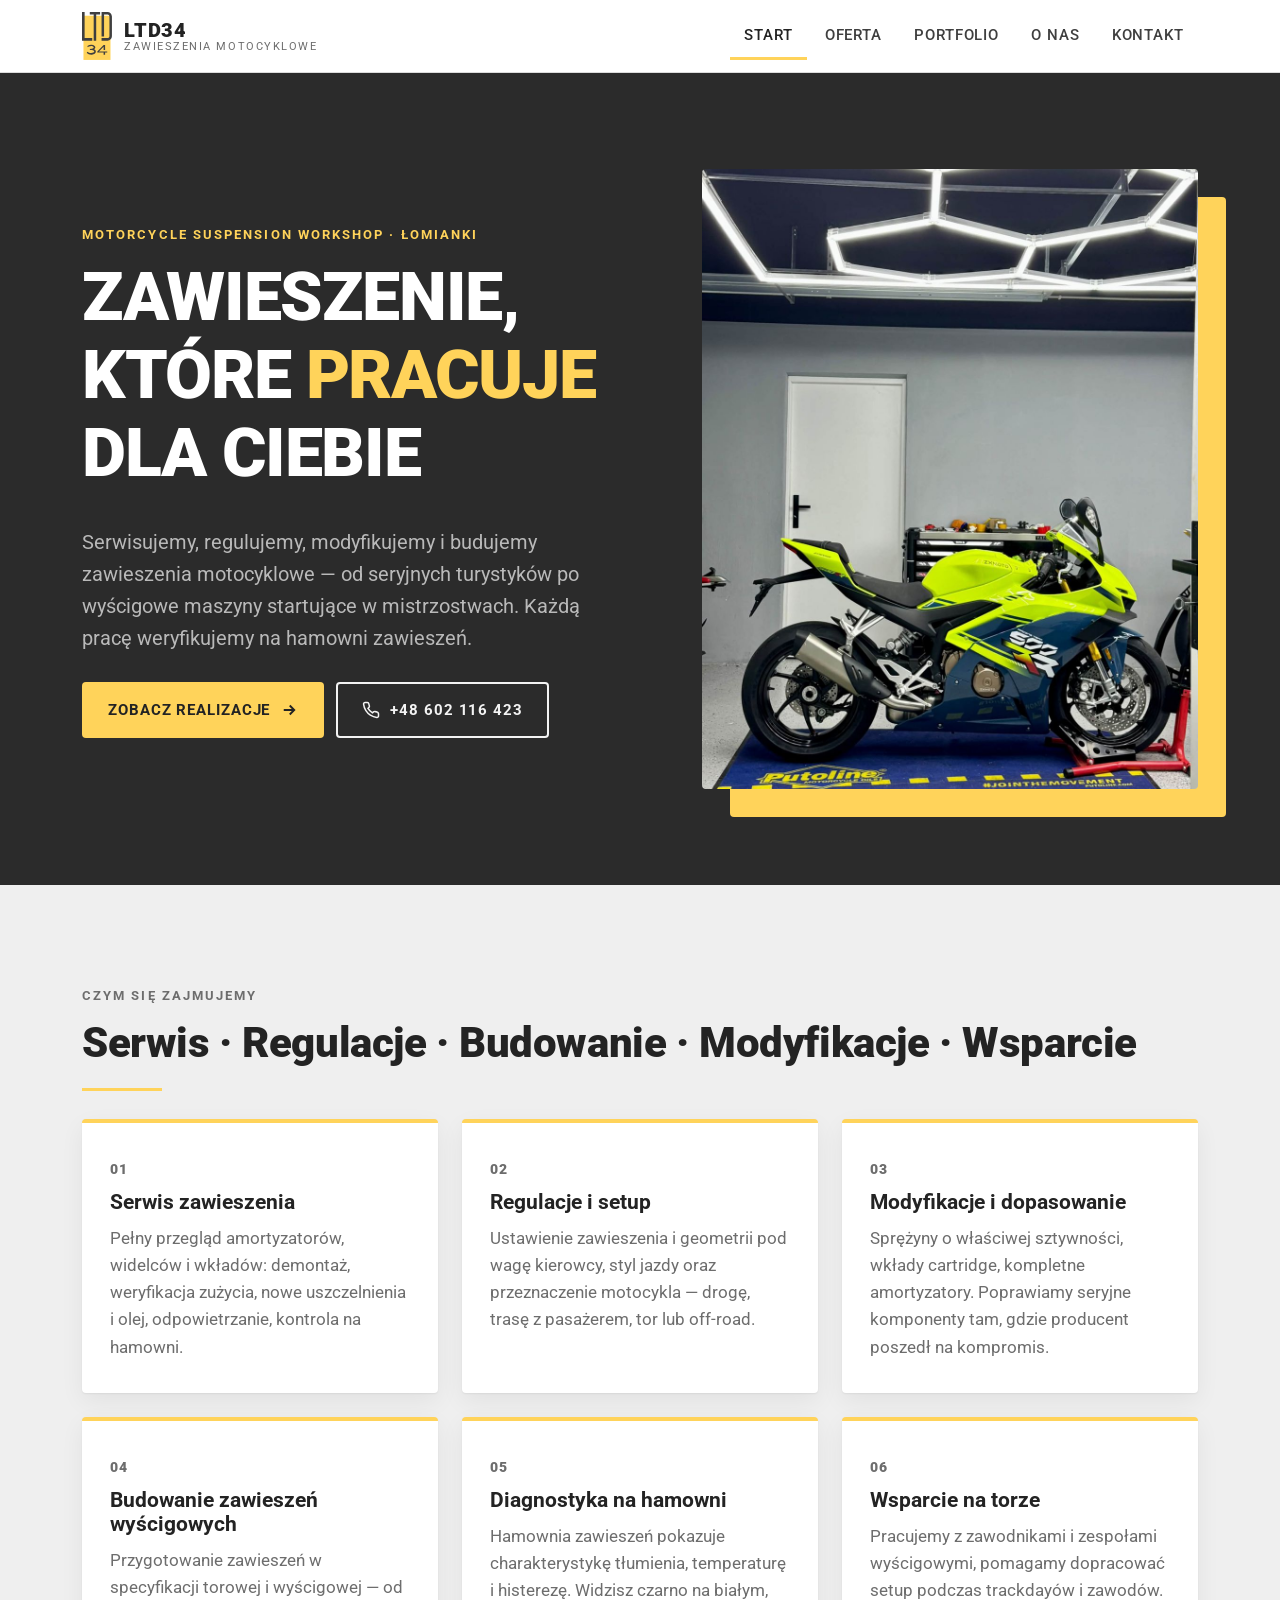
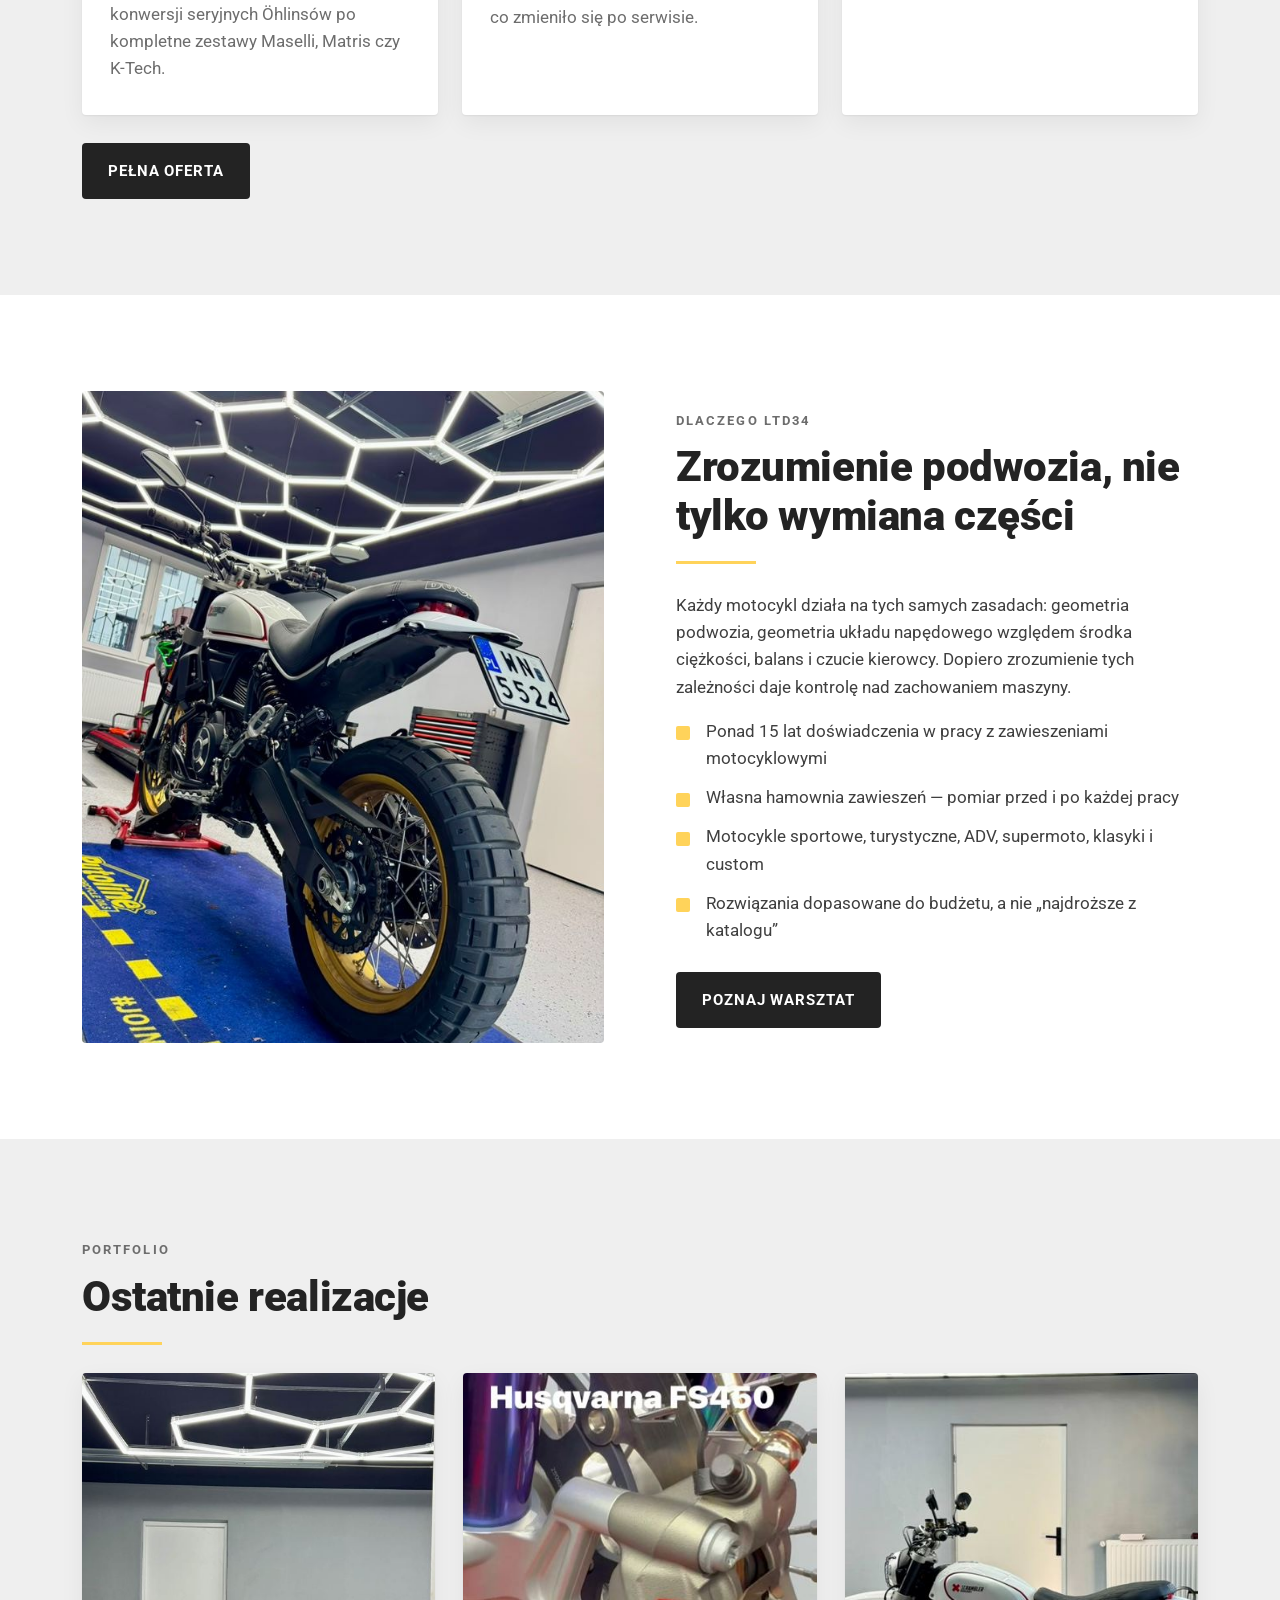
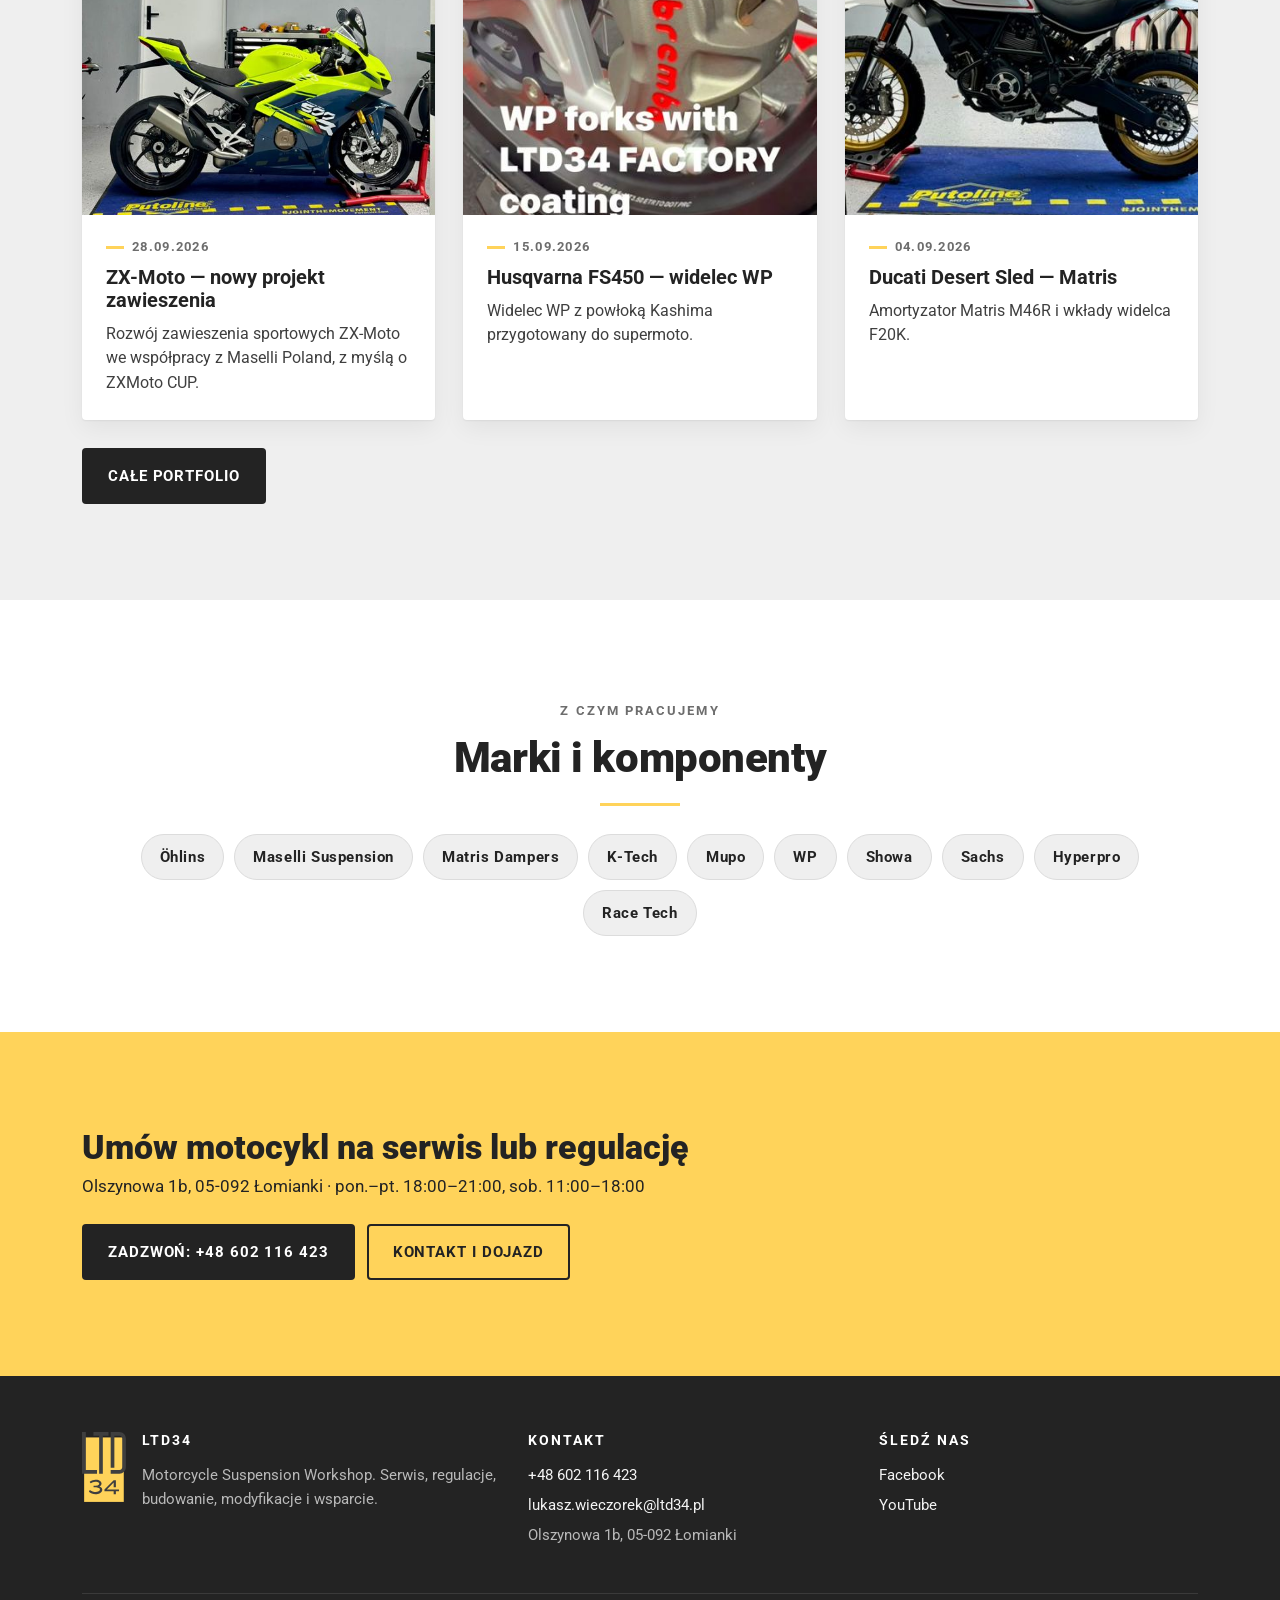
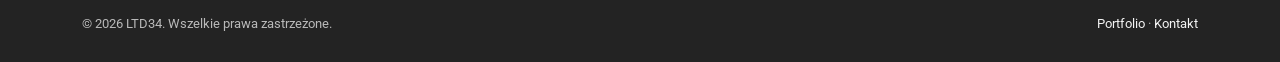
==== index.html @ 73c01909 "Add LTD34 business card website Static multi-page site (Polish) for ltd34.pl: home, services, portfo" ====
<!doctype html>
<html lang="pl">
<head>
  <meta charset="utf-8">
  <meta name="viewport" content="width=device-width, initial-scale=1">
  <title>LTD34 — zawieszenia motocyklowe | Serwis, regulacje, tuning | Łomianki</title>
  <meta name="description" content="LTD34 — warsztat zawieszeń motocyklowych w Łomiankach pod Warszawą. Serwis amortyzatorów i widelców, diagnostyka na hamowni, regulacje, modyfikacje i budowa zawieszeń wyścigowych.">
  <meta name="keywords" content="zawieszenia motocyklowe, serwis zawieszenia, regulacja zawieszenia, serwis amortyzatora, serwis widelca, Öhlins, Maselli, Matris, Mupo, K-Tech, Łomianki, Warszawa">
  <link rel="canonical" href="https://ltd34.pl/">
  <meta property="og:type" content="website">
  <meta property="og:locale" content="pl_PL">
  <meta property="og:site_name" content="LTD34">
  <meta property="og:title" content="LTD34 — zawieszenia motocyklowe">
  <meta property="og:description" content="Serwis, regulacje, budowanie i modyfikacje zawieszeń motocyklowych. Łomianki k. Warszawy.">
  <meta property="og:url" content="https://ltd34.pl/">
  <meta property="og:image" content="https://ltd34.pl/assets/img/og-image.jpg">
  <meta name="theme-color" content="#2b2b2b">
  <link rel="icon" href="assets/img/ltd34_logo.svg" type="image/svg+xml">
  <link rel="preconnect" href="https://fonts.googleapis.com">
  <link rel="preconnect" href="https://fonts.gstatic.com" crossorigin>
  <link href="https://fonts.googleapis.com/css2?family=Roboto:ital,wght@0,300;0,400;0,500;0,700;0,900;1,400&display=swap" rel="stylesheet">
  <link rel="stylesheet" href="assets/css/style.css">
  <script type="application/ld+json">
  {
    "@context": "https://schema.org",
    "@type": "AutoRepair",
    "name": "LTD34 — zawieszenia motocyklowe",
    "alternateName": "LTD 34 Motorcycle Suspension Workshop",
    "url": "https://ltd34.pl/",
    "logo": "https://ltd34.pl/assets/img/ltd34_logo.svg",
    "image": "https://ltd34.pl/assets/img/og-image.jpg",
    "telephone": "+48 602 116 423",
    "email": "lukasz.wieczorek@ltd34.pl",
    "address": {
      "@type": "PostalAddress",
      "streetAddress": "Olszynowa 1b",
      "postalCode": "05-092",
      "addressLocality": "Łomianki",
      "addressCountry": "PL"
    },
    "openingHoursSpecification": [
      { "@type": "OpeningHoursSpecification", "dayOfWeek": ["Monday", "Tuesday", "Wednesday", "Thursday", "Friday"], "opens": "18:00", "closes": "21:00" },
      { "@type": "OpeningHoursSpecification", "dayOfWeek": "Saturday", "opens": "11:00", "closes": "18:00" }
    ],
    "sameAs": [
      "https://www.facebook.com/LTD34Workshop/",
      "https://www.youtube.com/@ltd3484"
    ]
  }
  </script>
</head>
<body>
  <a class="skip-link" href="#main">Przejdź do treści</a>

  <header class="site-header">
    <div class="wrap">
      <a class="brand" href="index.html" aria-label="LTD34 — strona główna">
        <img src="assets/img/ltd34_logo.svg" alt="" width="30" height="47">
        <span class="brand-text"><span class="brand-name">LTD34</span><span class="brand-sub">Zawieszenia motocyklowe</span></span>
      </a>
      <button class="nav-toggle" aria-expanded="false" aria-controls="nav" aria-label="Menu"><span></span><span></span><span></span></button>
      <nav class="nav" id="nav" aria-label="Główna nawigacja">
        <ul>
          <li><a href="index.html" aria-current="page">Start</a></li>
          <li><a href="oferta.html">Oferta</a></li>
          <li><a href="portfolio.html">Portfolio</a></li>
          <li><a href="o-nas.html">O nas</a></li>
          <li><a href="kontakt.html">Kontakt</a></li>
        </ul>
      </nav>
    </div>
  </header>

  <main id="main">
    <section class="hero">
      <div class="wrap">
        <div>
          <span class="eyebrow">Motorcycle Suspension Workshop · Łomianki</span>
          <h1>Zawieszenie, które <em>pracuje</em> dla&nbsp;Ciebie</h1>
          <p class="lead">Serwisujemy, regulujemy, modyfikujemy i budujemy zawieszenia motocyklowe — od seryjnych turystyków po wyścigowe maszyny startujące w mistrzostwach. Każdą pracę weryfikujemy na hamowni zawieszeń.</p>
          <div class="btn-row">
            <a class="btn btn--accent" href="portfolio.html">Zobacz realizacje
              <svg viewBox="0 0 24 24" fill="none" stroke="currentColor" stroke-width="2.5" aria-hidden="true"><path d="M5 12h14M13 6l6 6-6 6"/></svg></a>
            <a class="btn btn--ghost" href="tel:+48602116423">
              <svg viewBox="0 0 24 24" fill="none" stroke="currentColor" stroke-width="2" aria-hidden="true"><path d="M22 16.9v3a2 2 0 0 1-2.2 2 19.8 19.8 0 0 1-8.6-3.1 19.5 19.5 0 0 1-6-6A19.8 19.8 0 0 1 2.1 4.2 2 2 0 0 1 4.1 2h3a2 2 0 0 1 2 1.7c.1.9.4 1.8.7 2.7a2 2 0 0 1-.5 2.1L8 9.8a16 16 0 0 0 6 6l1.3-1.3a2 2 0 0 1 2.1-.4c.9.3 1.8.6 2.7.7a2 2 0 0 1 1.7 2z"/></svg>
              +48 602 116 423</a>
          </div>
        </div>
        <div class="hero-media">
          <img src="assets/img/hero.jpg" alt="Motocykl sportowy ZX-Moto na stanowisku w warsztacie LTD34" width="1050" height="1400" fetchpriority="high">
        </div>
      </div>
    </section>

    <section class="section">
      <div class="wrap">
        <span class="eyebrow">Czym się zajmujemy</span>
        <h2 class="title">Serwis · Regulacje · Budowanie · Modyfikacje · Wsparcie</h2>
        <hr class="rule">
        <div class="services">
          <article class="service">
            <span class="service-num">01</span>
            <h3>Serwis zawieszenia</h3>
            <p>Pełny przegląd amortyzatorów, widelców i wkładów: demontaż, weryfikacja zużycia, nowe uszczelnienia i olej, odpowietrzanie, kontrola na hamowni.</p>
          </article>
          <article class="service">
            <span class="service-num">02</span>
            <h3>Regulacje i setup</h3>
            <p>Ustawienie zawieszenia i geometrii pod wagę kierowcy, styl jazdy oraz przeznaczenie motocykla — drogę, trasę z pasażerem, tor lub off-road.</p>
          </article>
          <article class="service">
            <span class="service-num">03</span>
            <h3>Modyfikacje i dopasowanie</h3>
            <p>Sprężyny o właściwej sztywności, wkłady cartridge, kompletne amortyzatory. Poprawiamy seryjne komponenty tam, gdzie producent poszedł na kompromis.</p>
          </article>
          <article class="service">
            <span class="service-num">04</span>
            <h3>Budowanie zawieszeń wyścigowych</h3>
            <p>Przygotowanie zawieszeń w specyfikacji torowej i wyścigowej — od konwersji seryjnych Öhlinsów po kompletne zestawy Maselli, Matris czy K-Tech.</p>
          </article>
          <article class="service">
            <span class="service-num">05</span>
            <h3>Diagnostyka na hamowni</h3>
            <p>Hamownia zawieszeń pokazuje charakterystykę tłumienia, temperaturę i histerezę. Widzisz czarno na białym, co zmieniło się po serwisie.</p>
          </article>
          <article class="service">
            <span class="service-num">06</span>
            <h3>Wsparcie na torze</h3>
            <p>Pracujemy z zawodnikami i zespołami wyścigowymi, pomagamy dopracować setup podczas trackdayów i zawodów.</p>
          </article>
        </div>
        <div class="btn-row"><a class="btn btn--dark" href="oferta.html">Pełna oferta</a></div>
      </div>
    </section>

    <section class="section section--white">
      <div class="wrap split">
        <img src="assets/img/warsztat.jpg" alt="Ducati Desert Sled z zawieszeniem Matris na stanowisku warsztatowym LTD34" width="650" height="960" loading="lazy">
        <div>
          <span class="eyebrow">Dlaczego LTD34</span>
          <h2 class="title">Zrozumienie podwozia, nie tylko wymiana części</h2>
          <hr class="rule">
          <p>Każdy motocykl działa na tych samych zasadach: geometria podwozia, geometria układu napędowego względem środka ciężkości, balans i czucie kierowcy. Dopiero zrozumienie tych zależności daje kontrolę nad zachowaniem maszyny.</p>
          <ul class="checklist">
            <li>Ponad 15 lat doświadczenia w pracy z zawieszeniami motocyklowymi</li>
            <li>Własna hamownia zawieszeń — pomiar przed i po każdej pracy</li>
            <li>Motocykle sportowe, turystyczne, ADV, supermoto, klasyki i custom</li>
            <li>Rozwiązania dopasowane do budżetu, a nie „najdroższe z katalogu”</li>
          </ul>
          <div class="btn-row"><a class="btn btn--dark" href="o-nas.html">Poznaj warsztat</a></div>
        </div>
      </div>
    </section>

    <section class="section">
      <div class="wrap">
        <span class="eyebrow">Portfolio</span>
        <h2 class="title">Ostatnie realizacje</h2>
        <hr class="rule">
        <div class="pf-grid">
          <a class="pf-card" href="portfolio.html#zxmoto">
            <span class="pf-thumb"><img src="assets/img/portfolio/zxmoto-1-sm.jpg" alt="ZX-Moto na stanowisku w warsztacie" width="540" height="720" loading="lazy"></span>
            <span class="pf-body">
              <span class="pf-date"><time datetime="2026-09-28">28.09.2026</time></span>
              <h3>ZX-Moto — nowy projekt zawieszenia</h3>
              <span class="pf-text">Rozwój zawieszenia sportowych ZX-Moto we współpracy z Maselli Poland, z myślą o ZXMoto CUP.</span>
            </span>
          </a>
          <a class="pf-card" href="portfolio.html#wp-forks">
            <span class="pf-thumb"><img src="assets/img/portfolio/wp-forks-1-sm.jpg" alt="Widelec WP Husqvarna FS450 z powłoką Kashima" width="405" height="720" loading="lazy"></span>
            <span class="pf-body">
              <span class="pf-date"><time datetime="2026-09-15">15.09.2026</time></span>
              <h3>Husqvarna FS450 — widelec WP</h3>
              <span class="pf-text">Widelec WP z powłoką Kashima przygotowany do supermoto.</span>
            </span>
          </a>
          <a class="pf-card" href="portfolio.html#desert-sled">
            <span class="pf-thumb"><img src="assets/img/portfolio/desert-sled-1-sm.jpg" alt="Ducati Desert Sled po montażu zawieszenia Matris" width="424" height="720" loading="lazy"></span>
            <span class="pf-body">
              <span class="pf-date"><time datetime="2026-09-04">04.09.2026</time></span>
              <h3>Ducati Desert Sled — Matris</h3>
              <span class="pf-text">Amortyzator Matris M46R i wkłady widelca F20K.</span>
            </span>
          </a>
        </div>
        <div class="btn-row"><a class="btn btn--dark" href="portfolio.html">Całe portfolio</a></div>
      </div>
    </section>

    <section class="section section--white center">
      <div class="wrap">
        <span class="eyebrow">Z czym pracujemy</span>
        <h2 class="title">Marki i komponenty</h2>
        <hr class="rule">
        <div class="brands">
          <span>Öhlins</span><span>Maselli Suspension</span><span>Matris Dampers</span><span>K-Tech</span><span>Mupo</span>
          <span>WP</span><span>Showa</span><span>Sachs</span><span>Hyperpro</span><span>Race Tech</span>
        </div>
      </div>
    </section>

    <section class="section section--accent cta">
      <div class="wrap">
        <div>
          <h2>Umów motocykl na serwis lub regulację</h2>
          <p>Olszynowa 1b, 05-092 Łomianki · pon.–pt. 18:00–21:00, sob. 11:00–18:00</p>
        </div>
        <div class="btn-row btn-row--flush">
          <a class="btn btn--dark" href="tel:+48602116423">Zadzwoń: +48 602 116 423</a>
          <a class="btn btn--ghost" href="kontakt.html">Kontakt i dojazd</a>
        </div>
      </div>
    </section>
  </main>

  <footer class="site-footer">
    <div class="wrap">
      <div class="footer-grid">
        <div class="footer-brand">
          <img src="assets/img/ltd34_logo.svg" alt="LTD34" width="44" height="69">
          <div>
            <h2>LTD34</h2>
            <p>Motorcycle Suspension Workshop. Serwis, regulacje, budowanie, modyfikacje i wsparcie.</p>
          </div>
        </div>
        <div>
          <h2>Kontakt</h2>
          <ul>
            <li><a href="tel:+48602116423">+48 602 116 423</a></li>
            <li><a href="mailto:lukasz.wieczorek@ltd34.pl">lukasz.wieczorek@ltd34.pl</a></li>
            <li>Olszynowa 1b, 05-092 Łomianki</li>
          </ul>
        </div>
        <div>
          <h2>Śledź nas</h2>
          <ul>
            <li><a href="https://www.facebook.com/LTD34Workshop/" target="_blank" rel="noopener">Facebook</a></li>
            <li><a href="https://www.youtube.com/@ltd3484" target="_blank" rel="noopener">YouTube</a></li>
          </ul>
        </div>
      </div>
      <div class="footer-bottom">
        <span>© <span data-year>2026</span> LTD34. Wszelkie prawa zastrzeżone.</span>
        <span><a href="portfolio.html">Portfolio</a> · <a href="kontakt.html">Kontakt</a></span>
      </div>
    </div>
  </footer>

  <script src="assets/js/main.js" defer></script>
</body>
</html>
---- assets/css/style.css ----
/* LTD34 — zawieszenia motocyklowe
   Paleta i typografia na bazie dotychczasowej strony ltd34.pl:
   Roboto, grafit #3F3F3F, tło #EFEFEF, akcent #FFD35A. */

:root {
  --bg: #efefef;
  --surface: #ffffff;
  --ink: #3f3f3f;
  --ink-strong: #232323;
  --muted: #6d6d6d;
  --line: #dcdcdc;
  --accent: #ffd35a;
  --accent-deep: #f2bd2c;
  --dark: #2b2b2b;
  --dark-2: #353535;
  --on-dark: #f3f3f3;
  --on-dark-muted: #b9b9b9;

  --radius: 4px;
  --wrap: 1180px;
  --gutter: clamp(16px, 4vw, 32px);
  --shadow: 0 1px 2px rgba(0, 0, 0, .06), 0 8px 24px rgba(0, 0, 0, .06);
}

*,
*::before,
*::after { box-sizing: border-box; }

html { scroll-behavior: smooth; -webkit-text-size-adjust: 100%; }

body {
  margin: 0;
  font-family: 'Roboto', system-ui, -apple-system, 'Segoe UI', sans-serif;
  font-size: 17px;
  line-height: 1.6;
  color: var(--ink);
  background: var(--bg);
  -webkit-font-smoothing: antialiased;
}

img { max-width: 100%; height: auto; display: block; }
a { color: inherit; }
p { margin: 0 0 1em; }
h1, h2, h3, h4 { color: var(--ink-strong); line-height: 1.15; margin: 0 0 .5em; }

.wrap { width: 100%; max-width: var(--wrap); margin: 0 auto; padding: 0 var(--gutter); }

.skip-link {
  position: absolute; left: -999px; top: 8px; z-index: 100;
  background: var(--accent); color: var(--ink-strong); padding: 8px 14px; font-weight: 700;
}
.skip-link:focus { left: 8px; }

:focus-visible { outline: 3px solid var(--accent-deep); outline-offset: 2px; }

/* ---------- Header ---------- */

.site-header {
  position: sticky; top: 0; z-index: 50;
  background: rgba(255, 255, 255, .96);
  backdrop-filter: saturate(1.2) blur(6px);
  border-bottom: 1px solid var(--line);
}
.site-header .wrap { display: flex; align-items: center; justify-content: space-between; height: 72px; }

.brand { display: flex; align-items: center; gap: 12px; text-decoration: none; }
.brand img { width: 30px; height: auto; }
.brand-text { display: flex; flex-direction: column; line-height: 1.05; }
.brand-name { font-weight: 900; font-size: 20px; letter-spacing: .04em; color: var(--ink-strong); }
.brand-sub { font-size: 11px; letter-spacing: .14em; text-transform: uppercase; color: var(--muted); }

.nav ul { list-style: none; margin: 0; padding: 0; display: flex; gap: 4px; }
.nav a {
  display: block; padding: 10px 14px; text-decoration: none;
  font-weight: 500; font-size: 15px; text-transform: uppercase; letter-spacing: .06em;
  border-bottom: 3px solid transparent;
}
.nav a:hover { border-bottom-color: var(--line); }
.nav a[aria-current="page"] { border-bottom-color: var(--accent); color: var(--ink-strong); }

.nav-toggle {
  display: none; background: none; border: 0; padding: 10px; margin-right: -10px; cursor: pointer;
}
.nav-toggle span { display: block; width: 24px; height: 3px; background: var(--ink-strong); margin: 5px 0; transition: transform .2s, opacity .2s; }
.nav-toggle[aria-expanded="true"] span:nth-child(1) { transform: translateY(8px) rotate(45deg); }
.nav-toggle[aria-expanded="true"] span:nth-child(2) { opacity: 0; }
.nav-toggle[aria-expanded="true"] span:nth-child(3) { transform: translateY(-8px) rotate(-45deg); }

@media (max-width: 860px) {
  .nav-toggle { display: block; }
  .nav {
    position: absolute; left: 0; right: 0; top: 72px;
    background: var(--surface); border-bottom: 1px solid var(--line);
    display: none;
  }
  .nav.is-open { display: block; }
  .nav ul { flex-direction: column; padding: 8px var(--gutter) 16px; gap: 0; }
  .nav a { padding: 14px 0; border-bottom: 1px solid var(--line); }
  .nav a[aria-current="page"] { border-bottom-color: var(--line); box-shadow: inset 4px 0 0 var(--accent); padding-left: 14px; }
}

/* ---------- Common blocks ---------- */

.section { padding: clamp(56px, 8vw, 96px) 0; }
.section--white { background: var(--surface); }
.section--dark { background: var(--dark); color: var(--on-dark); }
.section--dark h1, .section--dark h2, .section--dark h3 { color: #fff; }
.section--accent { background: var(--accent); color: var(--ink-strong); }

.eyebrow {
  display: inline-block; font-size: 13px; font-weight: 700; letter-spacing: .16em; text-transform: uppercase;
  color: var(--muted); margin-bottom: 12px;
}
.section--dark .eyebrow,
.hero .eyebrow,
.page-head .eyebrow { color: var(--accent); }

.title { font-size: clamp(28px, 4vw, 42px); font-weight: 900; letter-spacing: -.01em; }

/* żółta kreska z oryginalnej strony */
.rule { width: 80px; height: 0; border: 0; border-top: 3px solid var(--accent); margin: 18px 0 28px; }
.center { text-align: center; }
.center .rule { margin-left: auto; margin-right: auto; }

.lead { font-size: clamp(18px, 2vw, 20px); color: var(--muted); max-width: 680px; }
.section--dark .lead { color: var(--on-dark-muted); }
.center .lead { margin-left: auto; margin-right: auto; }

.btn {
  display: inline-flex; align-items: center; gap: 10px;
  padding: 14px 24px; border-radius: var(--radius); border: 2px solid transparent;
  font-weight: 700; font-size: 15px; text-transform: uppercase; letter-spacing: .06em;
  text-decoration: none; cursor: pointer; transition: background .15s, color .15s, border-color .15s;
}
.btn svg { width: 18px; height: 18px; flex: none; }
.btn--accent { background: var(--accent); color: var(--ink-strong); }
.btn--accent:hover { background: var(--accent-deep); }
.btn--ghost { border-color: currentColor; background: transparent; }
.btn--ghost:hover { background: rgba(255, 255, 255, .08); }
.btn--dark { background: var(--ink-strong); color: #fff; }
.btn--dark:hover { background: #000; }
.btn-row { display: flex; flex-wrap: wrap; gap: 12px; margin-top: 28px; }

/* ---------- Hero (strona główna) ---------- */

.hero { background: var(--dark); color: var(--on-dark); overflow: hidden; }
.hero .wrap {
  display: grid; grid-template-columns: 1.05fr .95fr; gap: clamp(32px, 6vw, 72px);
  align-items: center; padding-top: clamp(48px, 8vw, 96px); padding-bottom: clamp(48px, 8vw, 96px);
}
.hero h1 { color: #fff; font-size: clamp(38px, 6vw, 68px); font-weight: 900; letter-spacing: -.02em; text-transform: uppercase; }
.hero h1 em { font-style: normal; color: var(--accent); }
.hero .lead { color: var(--on-dark-muted); }
.hero-media { position: relative; }
.hero-media::before {
  /* żółty prostokąt z logo, przesunięty za zdjęcie */
  content: ""; position: absolute; inset: 28px -28px -28px 28px; background: var(--accent); border-radius: var(--radius);
}
.hero-media img { position: relative; width: 100%; aspect-ratio: 4 / 5; object-fit: cover; border-radius: var(--radius); }

@media (max-width: 860px) {
  .hero .wrap { grid-template-columns: 1fr; }
  .hero-media { margin-right: 28px; }
  .hero-media img { aspect-ratio: 4 / 3; }
}

/* ---------- Page header (podstrony) ---------- */

.page-head { background: var(--dark); color: var(--on-dark); padding: clamp(48px, 7vw, 80px) 0 clamp(40px, 6vw, 64px); position: relative; overflow: hidden; }
.page-head h1 { color: #fff; font-size: clamp(34px, 5vw, 54px); font-weight: 900; text-transform: uppercase; letter-spacing: -.01em; margin: 0; }
.page-head .lead { color: var(--on-dark-muted); margin: 0; }
.page-head::after {
  content: "34"; position: absolute; right: -10px; bottom: -60px;
  font-size: 280px; font-weight: 900; line-height: 1; color: rgba(255, 255, 255, .04); pointer-events: none;
}

/* ---------- Usługi ---------- */

.services { display: grid; grid-template-columns: repeat(3, 1fr); gap: 24px; }
.service {
  background: var(--surface); padding: 32px 28px; border-radius: var(--radius);
  border-top: 4px solid var(--accent); box-shadow: var(--shadow);
}
.section--white .service { background: var(--bg); box-shadow: none; }
.service-num { font-size: 14px; font-weight: 900; color: var(--muted); letter-spacing: .1em; }
.service h3 { font-size: 21px; margin-top: 8px; }
.service p { color: var(--muted); margin: 0; }
.service ul { margin: 14px 0 0; padding-left: 18px; color: var(--ink); }
.service li { margin-bottom: 6px; }

@media (max-width: 960px) { .services { grid-template-columns: repeat(2, 1fr); } }
@media (max-width: 620px) { .services { grid-template-columns: 1fr; } }

/* ---------- Dwie kolumny ---------- */

.split { display: grid; grid-template-columns: 1fr 1fr; gap: clamp(32px, 6vw, 72px); align-items: center; }
.split img { width: 100%; border-radius: var(--radius); aspect-ratio: 4 / 5; object-fit: cover; }
.split--reverse > :first-child { order: 2; }
@media (max-width: 860px) {
  .split { grid-template-columns: 1fr; }
  .split--reverse > :first-child { order: 0; }
  .split img { aspect-ratio: 4 / 3; }
}

.checklist { list-style: none; margin: 0; padding: 0; }
.checklist li { position: relative; padding-left: 30px; margin-bottom: 12px; }
.checklist li::before {
  content: ""; position: absolute; left: 0; top: .5em; width: 14px; height: 14px; background: var(--accent); border-radius: 2px;
}

/* ---------- Kroki procesu ---------- */

.steps { counter-reset: step; list-style: none; margin: 0; padding: 0; display: grid; grid-template-columns: repeat(5, 1fr); gap: 20px; }
.steps li { counter-increment: step; border-top: 3px solid var(--accent); padding-top: 18px; }
.steps li::before { content: "0" counter(step); display: block; font-weight: 900; font-size: 30px; color: var(--accent); line-height: 1; margin-bottom: 10px; }
.steps h3 { font-size: 18px; margin-bottom: 6px; }
.steps p { color: var(--on-dark-muted); font-size: 15px; margin: 0; }
@media (max-width: 960px) { .steps { grid-template-columns: repeat(2, 1fr); } }
@media (max-width: 520px) { .steps { grid-template-columns: 1fr; } }

/* ---------- Marki ---------- */

.brands { display: flex; flex-wrap: wrap; gap: 10px; justify-content: center; margin-top: 8px; }
.brands span {
  padding: 10px 18px; background: var(--surface); border: 1px solid var(--line); border-radius: 999px;
  font-weight: 700; font-size: 15px; letter-spacing: .04em; color: var(--ink-strong);
}
.section--white .brands span { background: var(--bg); }

/* ---------- Statystyki ---------- */

.stats { display: grid; grid-template-columns: repeat(3, 1fr); gap: 24px; margin-top: 40px; }
.stat { border-left: 4px solid var(--accent); padding-left: 18px; }
.stat strong { display: block; font-size: clamp(30px, 4vw, 44px); font-weight: 900; color: var(--ink-strong); line-height: 1.1; }
.stat span { color: var(--muted); font-size: 15px; }
@media (max-width: 620px) { .stats { grid-template-columns: 1fr; } }

.quote {
  margin: 32px 0 0; padding: 24px 28px; background: var(--bg); border-left: 4px solid var(--accent);
  font-size: 19px; font-style: italic; color: var(--ink-strong);
}
.quote cite { display: block; margin-top: 10px; font-size: 14px; font-style: normal; color: var(--muted); }

/* ---------- CTA ---------- */

.cta .wrap { display: flex; align-items: center; justify-content: space-between; gap: 24px; flex-wrap: wrap; }
.cta h2 { font-size: clamp(24px, 3vw, 34px); font-weight: 900; margin: 0; }
.cta p { margin: 6px 0 0; }

/* ---------- Portfolio ---------- */

.filters { display: flex; flex-wrap: wrap; gap: 8px; margin-bottom: 32px; }
.filter {
  padding: 9px 16px; border: 2px solid var(--line); background: var(--surface); border-radius: 999px;
  font: inherit; font-size: 14px; font-weight: 700; letter-spacing: .03em; color: var(--ink); cursor: pointer;
}
.filter:hover { border-color: var(--ink); }
.filter[aria-pressed="true"] { background: var(--ink-strong); border-color: var(--ink-strong); color: #fff; }

.pf-grid { display: grid; grid-template-columns: repeat(3, 1fr); gap: 28px; }
@media (max-width: 1000px) { .pf-grid { grid-template-columns: repeat(2, 1fr); } }
@media (max-width: 620px) { .pf-grid { grid-template-columns: 1fr; } }

.pf-card {
  display: flex; flex-direction: column; background: var(--surface); border-radius: var(--radius);
  overflow: hidden; box-shadow: var(--shadow);
}
.pf-card[hidden] { display: none; }
a.pf-card { text-decoration: none; }
a.pf-card .pf-thumb { cursor: pointer; }
.pf-thumb {
  position: relative; display: block; width: 100%; padding: 0; border: 0; background: var(--dark); cursor: zoom-in;
  aspect-ratio: 4 / 5; overflow: hidden;
}
.pf-thumb img { width: 100%; height: 100%; object-fit: cover; transition: transform .4s ease; }
.pf-card:hover .pf-thumb img { transform: scale(1.03); }
.pf-badge {
  position: absolute; left: 12px; top: 12px; display: inline-flex; align-items: center; gap: 6px;
  background: rgba(35, 35, 35, .85); color: #fff; font-size: 12px; font-weight: 700; letter-spacing: .06em;
  text-transform: uppercase; padding: 6px 10px; border-radius: 2px;
}
.pf-badge svg { width: 14px; height: 14px; }
.pf-body { padding: 22px 24px 24px; display: flex; flex-direction: column; flex: 1; }
.pf-date { font-size: 13px; font-weight: 700; letter-spacing: .1em; color: var(--muted); text-transform: uppercase; }
.pf-date::before { content: ""; display: inline-block; width: 18px; height: 3px; background: var(--accent); vertical-align: middle; margin-right: 8px; }
.pf-card h2,
.pf-card h3 { font-size: 20px; margin: 8px 0 10px; }
.pf-text { color: var(--ink); font-size: 15.5px; }
.pf-text p { margin: 0 0 .7em; }
.pf-text ul { margin: 0 0 .7em; padding-left: 18px; }
.pf-card .pf-text {
  display: -webkit-box; -webkit-line-clamp: 5; -webkit-box-orient: vertical; overflow: hidden;
}
.pf-foot { margin-top: auto; padding-top: 14px; display: flex; flex-wrap: wrap; gap: 6px; align-items: center; justify-content: space-between; }
.tags { display: flex; flex-wrap: wrap; gap: 6px; }
.tag { font-size: 12px; font-weight: 700; padding: 4px 9px; border-radius: 2px; background: var(--bg); color: var(--ink); }
.pf-more {
  background: none; border: 0; padding: 4px 0; font: inherit; font-size: 14px; font-weight: 700;
  color: var(--ink-strong); cursor: pointer; text-decoration: underline; text-decoration-color: var(--accent);
  text-decoration-thickness: 3px; text-underline-offset: 4px;
}

/* ---------- Lightbox ---------- */

.lb {
  position: fixed; inset: 0; z-index: 200; background: rgba(20, 20, 20, .94);
  display: none; align-items: stretch; justify-content: center;
}
.lb.is-open { display: flex; }
.lb-inner { display: grid; grid-template-columns: minmax(0, 1fr) 380px; width: 100%; max-width: 1400px; }
.lb-stage { position: relative; display: flex; align-items: center; justify-content: center; padding: 56px 64px; min-height: 0; }
.lb-stage img { max-width: 100%; max-height: calc(100vh - 140px); object-fit: contain; border-radius: 2px; }
.lb-count { position: absolute; bottom: 18px; left: 0; right: 0; text-align: center; color: #ccc; font-size: 14px; letter-spacing: .1em; }
.lb-side { background: var(--surface); padding: 56px 32px 32px; overflow-y: auto; max-height: 100vh; }
.lb-side h2 { font-size: 24px; margin: 8px 0 14px; }
.lb-side .pf-text { font-size: 16px; }
.lb-side .btn { margin-top: 12px; }
.lb-btn {
  position: absolute; background: rgba(255, 255, 255, .1); color: #fff; border: 0; width: 48px; height: 48px;
  border-radius: 50%; cursor: pointer; display: flex; align-items: center; justify-content: center;
}
.lb-btn:hover { background: var(--accent); color: var(--ink-strong); }
.lb-btn svg { width: 22px; height: 22px; }
.lb-prev { left: 8px; top: 50%; transform: translateY(-50%); }
.lb-next { right: 8px; top: 50%; transform: translateY(-50%); }
.lb-close { top: 12px; right: 12px; z-index: 2; }
.lb-play {
  position: absolute; inset: 0; display: flex; align-items: center; justify-content: center; text-decoration: none;
}
.lb-play span {
  display: flex; align-items: center; gap: 10px; background: var(--accent); color: var(--ink-strong);
  padding: 14px 22px; border-radius: 999px; font-weight: 700; text-transform: uppercase; letter-spacing: .06em; font-size: 14px;
  box-shadow: 0 6px 24px rgba(0, 0, 0, .35);
}
.lb-play svg { width: 18px; height: 18px; }

@media (max-width: 900px) {
  .lb { overflow-y: auto; }
  .lb-inner { grid-template-columns: 1fr; grid-template-rows: auto auto; align-self: flex-start; }
  .lb-stage { padding: 56px 12px 44px; }
  .lb-stage img { max-height: 70vh; }
  .lb-side { max-height: none; padding: 28px var(--gutter) 40px; }
  .lb-prev { left: 4px; } .lb-next { right: 4px; }
}

/* ---------- Kontakt ---------- */

.contact-grid { display: grid; grid-template-columns: repeat(2, 1fr); gap: 24px; }
.contact-card { background: var(--surface); padding: 28px; border-radius: var(--radius); box-shadow: var(--shadow); display: flex; gap: 18px; }
.contact-ico {
  flex: none; width: 48px; height: 48px; border-radius: 50%; background: var(--accent); color: var(--ink-strong);
  display: flex; align-items: center; justify-content: center;
}
.contact-ico svg { width: 22px; height: 22px; }
.contact-card h2 { font-size: 14px; text-transform: uppercase; letter-spacing: .12em; color: var(--muted); margin: 2px 0 6px; }
.contact-card p { margin: 0; font-size: 18px; color: var(--ink-strong); }
.contact-card a { text-decoration: none; font-weight: 500; }
.contact-card a:hover { text-decoration: underline; text-decoration-color: var(--accent); text-decoration-thickness: 3px; }
.hours { border-collapse: collapse; width: 100%; font-size: 16px; }
.hours td { padding: 3px 0; }
.hours td:last-child { text-align: right; font-weight: 500; color: var(--ink-strong); }
.note { font-size: 14px; color: var(--muted); margin-top: 10px !important; }
.map { margin-top: 24px; border-radius: var(--radius); overflow: hidden; box-shadow: var(--shadow); background: var(--line); }
.map iframe { display: block; width: 100%; height: 420px; border: 0; }
@media (max-width: 760px) { .contact-grid { grid-template-columns: 1fr; } .map iframe { height: 320px; } }

.socials { display: flex; flex-wrap: wrap; gap: 10px; }

/* ---------- Footer ---------- */

.site-footer { background: var(--ink-strong); color: var(--on-dark-muted); padding: 56px 0 28px; font-size: 15px; }
.footer-grid { display: grid; grid-template-columns: 1.3fr 1fr 1fr; gap: 32px; }
.site-footer h2 { color: #fff; font-size: 14px; letter-spacing: .14em; text-transform: uppercase; margin-bottom: 14px; }
.site-footer a { text-decoration: none; color: var(--on-dark); }
.site-footer a:hover { color: var(--accent); }
.site-footer ul { list-style: none; margin: 0; padding: 0; }
.site-footer li { margin-bottom: 6px; }
.footer-brand { display: flex; gap: 16px; align-items: flex-start; }
.footer-brand img { width: 44px; }
.footer-bottom { border-top: 1px solid #3a3a3a; margin-top: 40px; padding-top: 20px; display: flex; justify-content: space-between; flex-wrap: wrap; gap: 8px; font-size: 13px; }
@media (max-width: 760px) { .footer-grid { grid-template-columns: 1fr; } }

@media (prefers-reduced-motion: reduce) {
  html { scroll-behavior: auto; }
  * { transition: none !important; }
}

/* ---------- Drobne pomocnicze ---------- */
.center .btn-row { justify-content: center; }
.btn-row--flush { margin-top: 0; }
.contact-card > div { flex: 1; min-width: 0; }
.pf-after { margin-top: 40px !important; }
.page-head .lead a, .lead a { color: inherit; text-decoration-color: var(--accent); text-decoration-thickness: 3px; text-underline-offset: 3px; }
.pf-card[data-video] .pf-thumb img { object-position: 50% 25%; }
@media (max-width: 860px) { .hero-media img { object-position: 50% 75%; } }
.pf-card, .service { scroll-margin-top: 90px; }
[hidden] { display: none !important; }
.lb-close { background: var(--ink-strong); }
.lb-close:hover { background: var(--accent); }
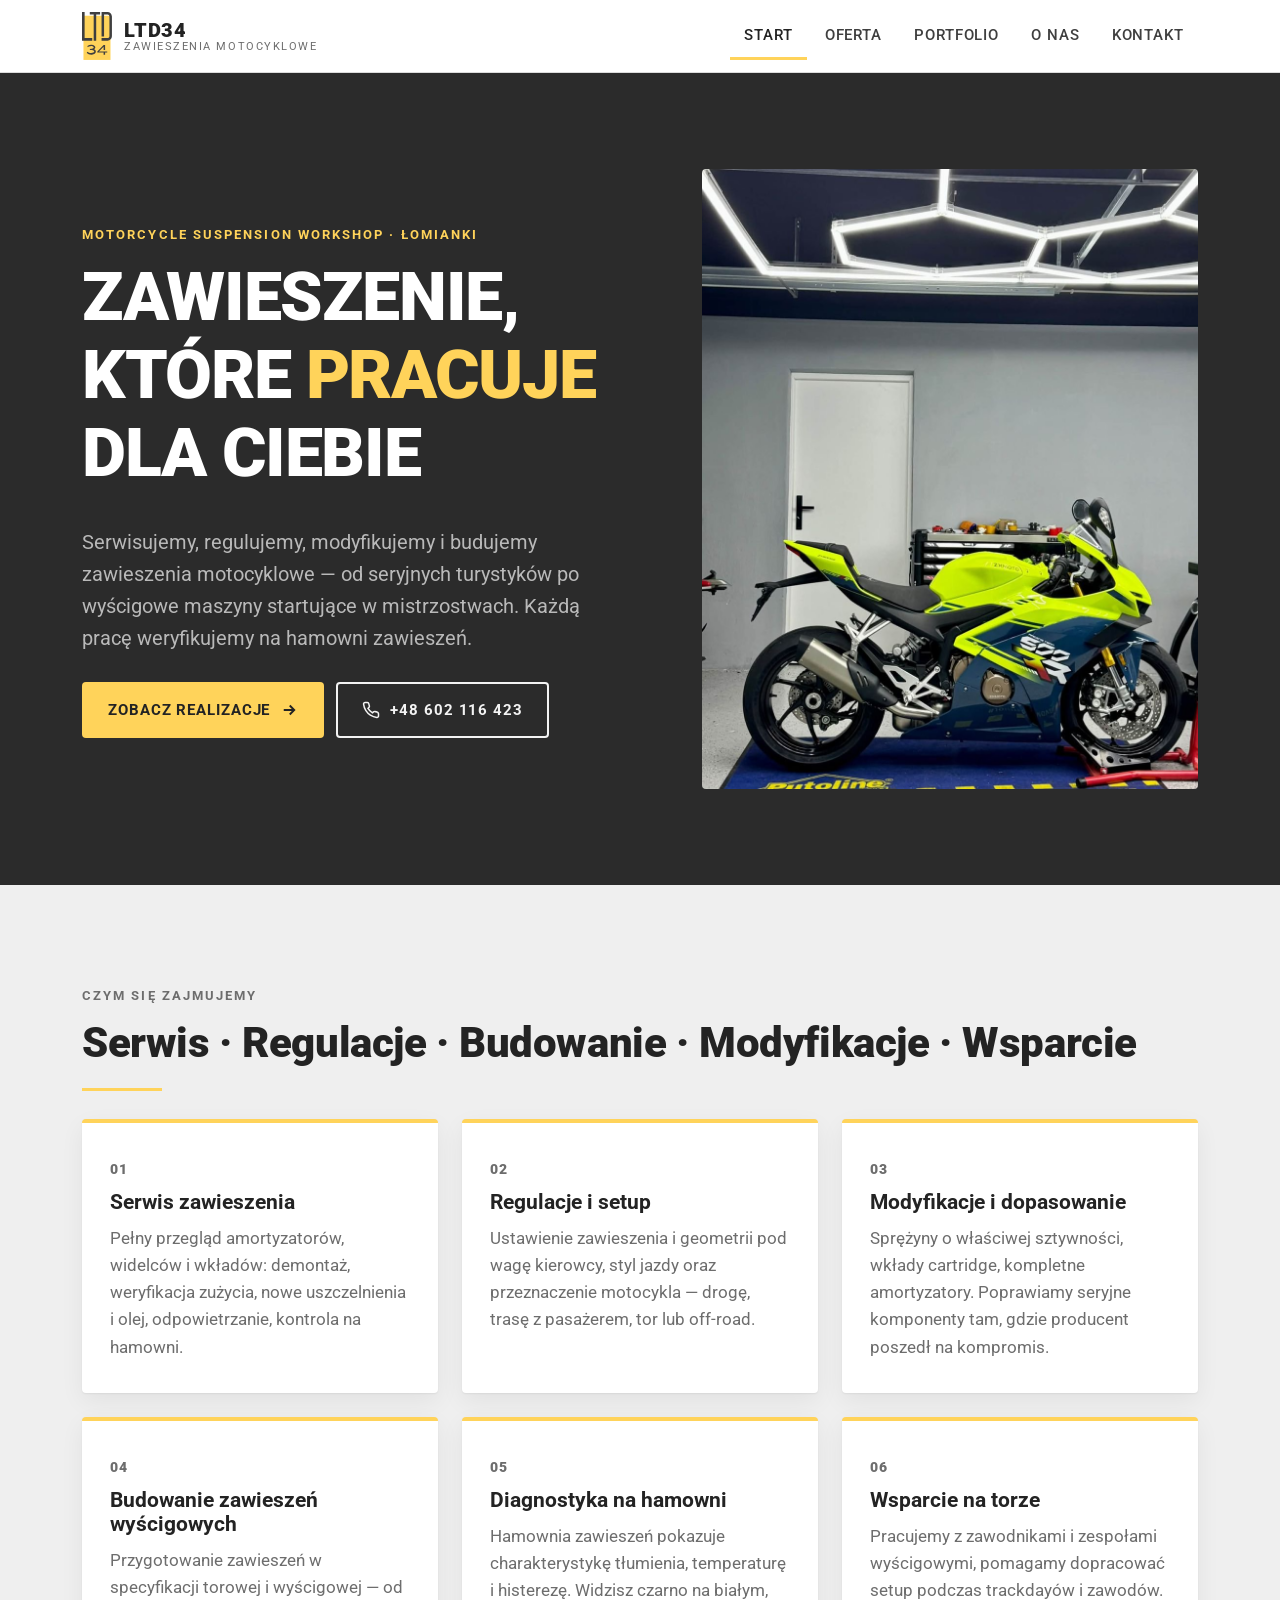
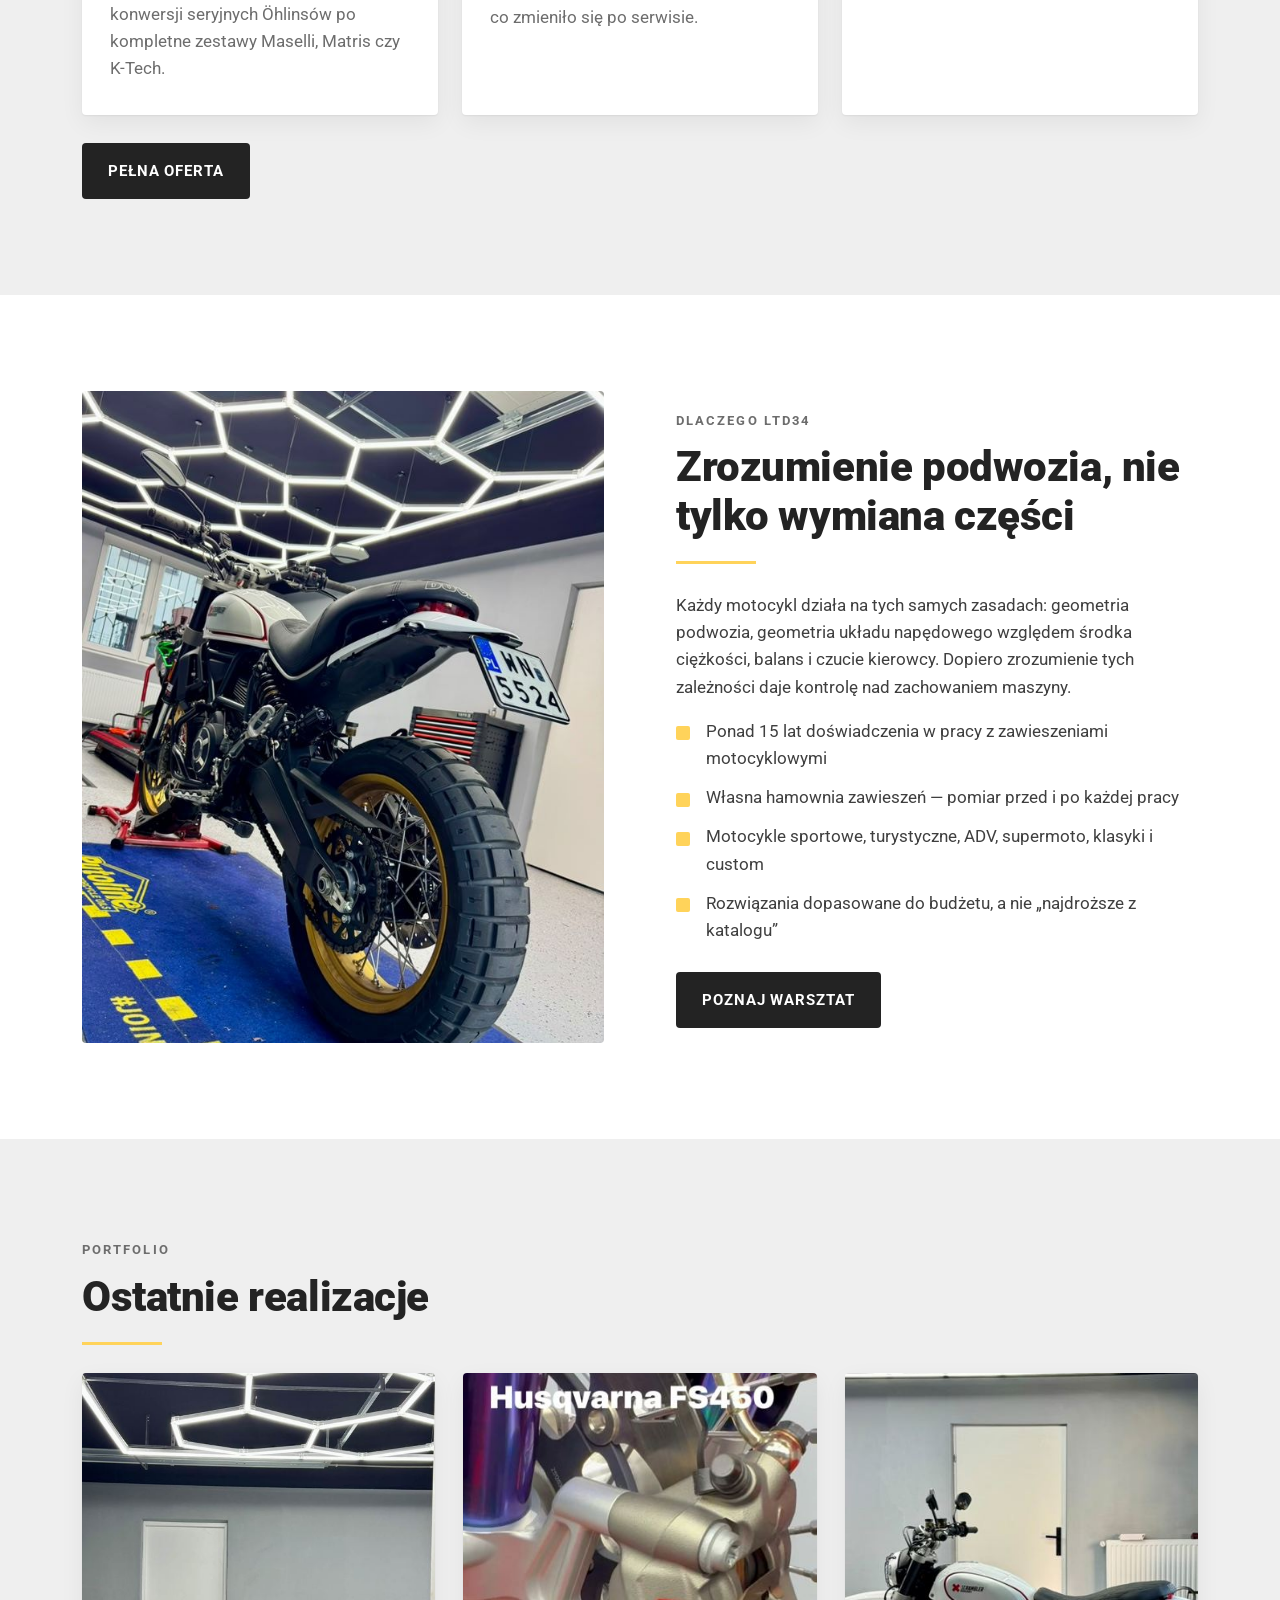
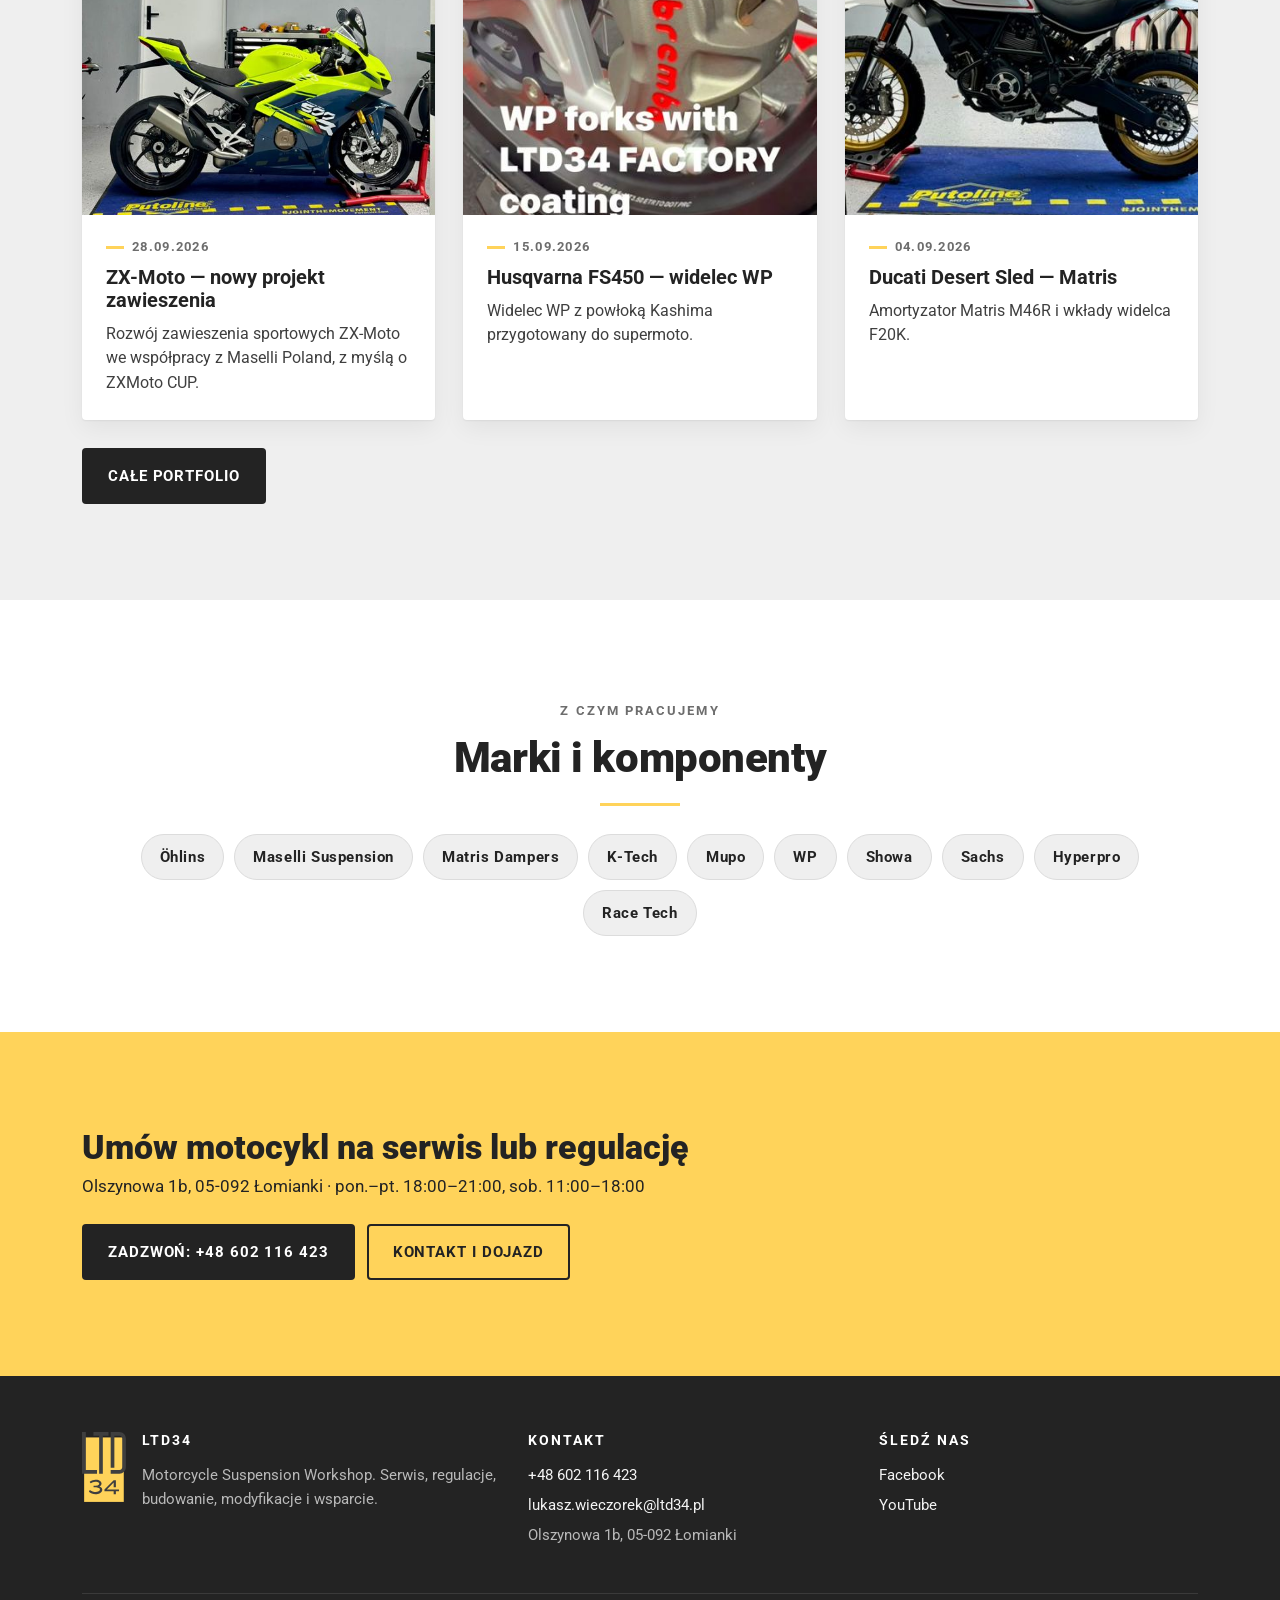
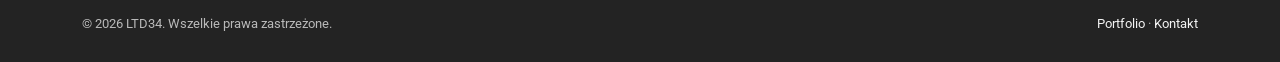
==== commit 5a863b76: "Remove yellow backdrop from hero photo and center it Drop the decorative offset rectangle behind the" ====
--- a/index.html
+++ b/index.html
@@ -87,7 +87,7 @@
           </div>
         </div>
         <div class="hero-media">
-          <img src="assets/img/hero.jpg" alt="Motocykl sportowy ZX-Moto na stanowisku w warsztacie LTD34" width="1050" height="1400" fetchpriority="high">
+          <img src="assets/img/hero.jpg" alt="Motocykl sportowy ZX-Moto na stanowisku w warsztacie LTD34" width="1015" height="1400" fetchpriority="high">
         </div>
       </div>
     </section>
--- a/assets/css/style.css
+++ b/assets/css/style.css
@@ -151,16 +151,10 @@
 .hero h1 { color: #fff; font-size: clamp(38px, 6vw, 68px); font-weight: 900; letter-spacing: -.02em; text-transform: uppercase; }
 .hero h1 em { font-style: normal; color: var(--accent); }
 .hero .lead { color: var(--on-dark-muted); }
-.hero-media { position: relative; }
-.hero-media::before {
-  /* żółty prostokąt z logo, przesunięty za zdjęcie */
-  content: ""; position: absolute; inset: 28px -28px -28px 28px; background: var(--accent); border-radius: var(--radius);
-}
-.hero-media img { position: relative; width: 100%; aspect-ratio: 4 / 5; object-fit: cover; border-radius: var(--radius); }
+.hero-media img { width: 100%; aspect-ratio: 4 / 5; object-fit: cover; border-radius: var(--radius); }
 
 @media (max-width: 860px) {
   .hero .wrap { grid-template-columns: 1fr; }
-  .hero-media { margin-right: 28px; }
   .hero-media img { aspect-ratio: 4 / 3; }
 }
 
@@ -392,7 +386,7 @@
 .pf-after { margin-top: 40px !important; }
 .page-head .lead a, .lead a { color: inherit; text-decoration-color: var(--accent); text-decoration-thickness: 3px; text-underline-offset: 3px; }
 .pf-card[data-video] .pf-thumb img { object-position: 50% 25%; }
-@media (max-width: 860px) { .hero-media img { object-position: 50% 75%; } }
+@media (max-width: 860px) { .hero-media img { object-position: 50% 92%; } }
 .pf-card, .service { scroll-margin-top: 90px; }
 [hidden] { display: none !important; }
 .lb-close { background: var(--ink-strong); }
